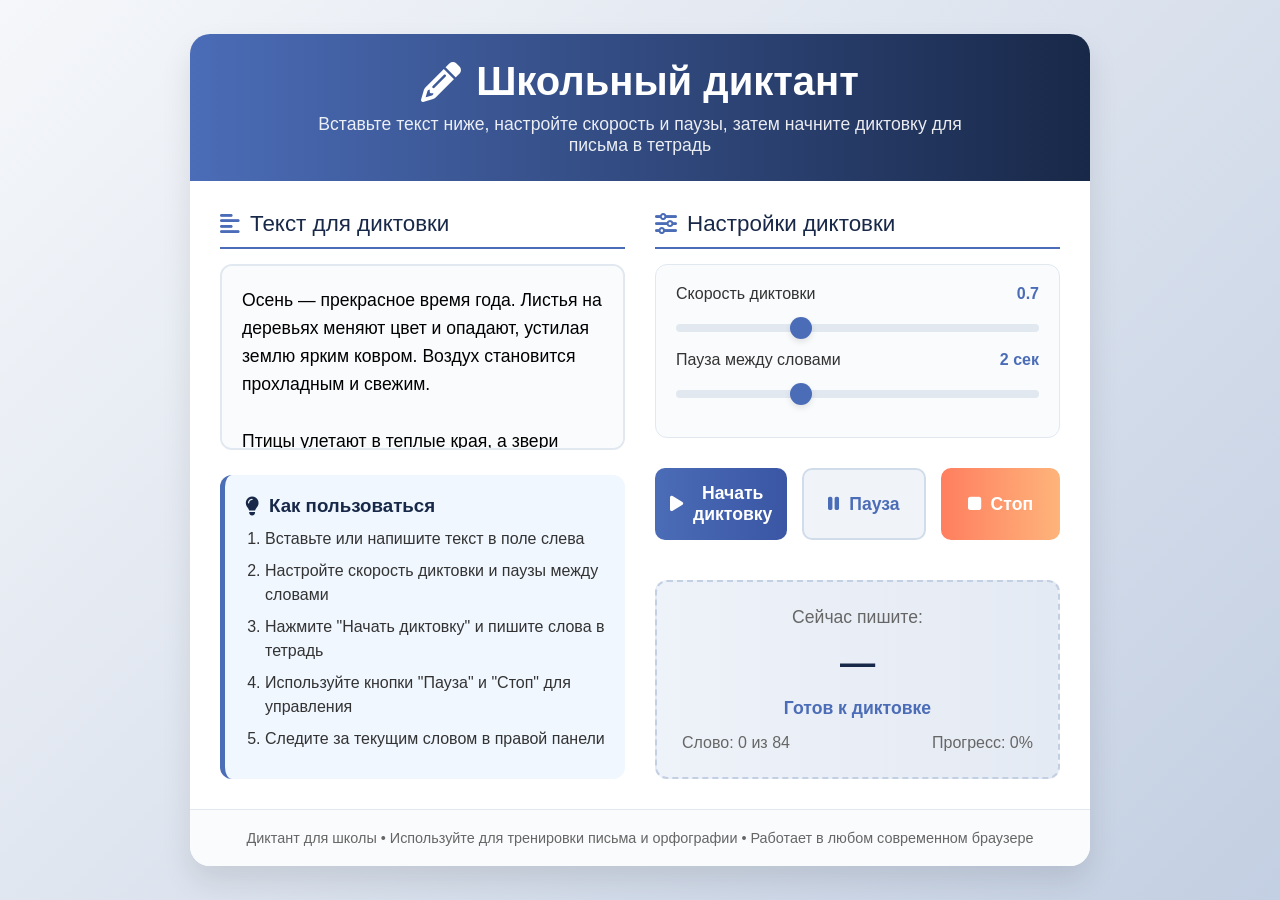
==== index.html @ eb6849fe "Add files via upload" ====
<!DOCTYPE html>
<html lang="ru">
<head>
    <meta charset="UTF-8">
    <meta name="viewport" content="width=device-width, initial-scale=1.0">
    <title>Школьный диктант</title>
    <link rel="stylesheet" href="https://cdnjs.cloudflare.com/ajax/libs/font-awesome/6.4.0/css/all.min.css">
    <style>
        * {
            margin: 0;
            padding: 0;
            box-sizing: border-box;
            font-family: 'Segoe UI', Tahoma, Geneva, Verdana, sans-serif;
        }
        
        body {
            background: linear-gradient(135deg, #f5f7fa 0%, #c3cfe2 100%);
            min-height: 100vh;
            display: flex;
            justify-content: center;
            align-items: center;
            padding: 20px;
            color: #333;
        }
        
        .container {
            width: 100%;
            max-width: 900px;
            background-color: white;
            border-radius: 20px;
            box-shadow: 0 15px 30px rgba(0, 0, 0, 0.1);
            overflow: hidden;
        }
        
        .header {
            background: linear-gradient(to right, #4b6cb7, #182848);
            color: white;
            padding: 25px;
            text-align: center;
            position: relative;
        }
        
        .header h1 {
            font-size: 2.5rem;
            margin-bottom: 10px;
            display: flex;
            align-items: center;
            justify-content: center;
            gap: 15px;
        }
        
        .header p {
            font-size: 1.1rem;
            opacity: 0.9;
            max-width: 700px;
            margin: 0 auto;
        }
        
        .content {
            display: grid;
            grid-template-columns: 1fr 1fr;
            gap: 30px;
            padding: 30px;
        }
        
        @media (max-width: 768px) {
            .content {
                grid-template-columns: 1fr;
            }
        }
        
        .left-panel, .right-panel {
            display: flex;
            flex-direction: column;
        }
        
        .panel-title {
            font-size: 1.4rem;
            color: #182848;
            margin-bottom: 15px;
            padding-bottom: 10px;
            border-bottom: 2px solid #4b6cb7;
            display: flex;
            align-items: center;
            gap: 10px;
        }
        
        .panel-title i {
            color: #4b6cb7;
        }
        
        .text-area {
            flex-grow: 1;
            padding: 20px;
            border: 2px solid #e1e8f0;
            border-radius: 12px;
            font-size: 1.1rem;
            line-height: 1.6;
            resize: none;
            transition: border-color 0.3s;
            background-color: #f9fbfd;
        }
        
        .text-area:focus {
            outline: none;
            border-color: #4b6cb7;
            background-color: white;
        }
        
        .controls {
            display: flex;
            flex-direction: column;
            gap: 20px;
        }
        
        .control-group {
            background-color: #f9fbfd;
            padding: 20px;
            border-radius: 12px;
            border: 1px solid #e1e8f0;
        }
        
        .slider-container {
            margin: 15px 0;
        }
        
        .slider-label {
            display: flex;
            justify-content: space-between;
            margin-bottom: 8px;
            font-weight: 500;
        }
        
        .slider-value {
            color: #4b6cb7;
            font-weight: bold;
        }
        
        input[type="range"] {
            width: 100%;
            height: 8px;
            -webkit-appearance: none;
            background: #e1e8f0;
            border-radius: 4px;
            outline: none;
        }
        
        input[type="range"]::-webkit-slider-thumb {
            -webkit-appearance: none;
            width: 22px;
            height: 22px;
            border-radius: 50%;
            background: #4b6cb7;
            cursor: pointer;
            box-shadow: 0 3px 6px rgba(0, 0, 0, 0.1);
        }
        
        .buttons {
            display: flex;
            gap: 15px;
            margin-top: 10px;
        }
        
        .btn {
            flex: 1;
            padding: 15px;
            border: none;
            border-radius: 10px;
            font-size: 1.1rem;
            font-weight: 600;
            cursor: pointer;
            display: flex;
            align-items: center;
            justify-content: center;
            gap: 10px;
            transition: all 0.3s;
        }
        
        .btn-primary {
            background: linear-gradient(to right, #4b6cb7, #3a56a4);
            color: white;
        }
        
        .btn-primary:hover {
            background: linear-gradient(to right, #3a56a4, #2a458c);
            transform: translateY(-2px);
            box-shadow: 0 5px 15px rgba(58, 86, 164, 0.3);
        }
        
        .btn-secondary {
            background-color: #f0f4f8;
            color: #4b6cb7;
            border: 2px solid #d1dceb;
        }
        
        .btn-secondary:hover {
            background-color: #e4eaf3;
            transform: translateY(-2px);
        }
        
        .btn-stop {
            background: linear-gradient(to right, #ff7e5f, #feb47b);
            color: white;
        }
        
        .btn-stop:hover {
            background: linear-gradient(to right, #e86a4c, #f09f6d);
            transform: translateY(-2px);
        }
        
        .current-word-container {
            background: linear-gradient(to right, #eef2f9, #e4eaf3);
            padding: 25px;
            border-radius: 12px;
            margin-top: 20px;
            text-align: center;
            border: 2px dashed #c3cfe2;
            min-height: 120px;
            display: flex;
            flex-direction: column;
            justify-content: center;
        }
        
        .current-word-label {
            font-size: 1.1rem;
            color: #666;
            margin-bottom: 10px;
        }
        
        .current-word {
            font-size: 2.2rem;
            font-weight: 700;
            color: #182848;
            min-height: 50px;
            display: flex;
            align-items: center;
            justify-content: center;
        }
        
        .status {
            font-size: 1.1rem;
            color: #4b6cb7;
            font-weight: 600;
            margin-top: 10px;
        }
        
        .counter {
            display: flex;
            justify-content: space-between;
            margin-top: 15px;
            color: #666;
            font-size: 1rem;
        }
        
        .instructions {
            background-color: #f0f7ff;
            padding: 20px;
            border-radius: 12px;
            margin-top: 25px;
            border-left: 5px solid #4b6cb7;
        }
        
        .instructions h3 {
            color: #182848;
            margin-bottom: 10px;
            display: flex;
            align-items: center;
            gap: 10px;
        }
        
        .instructions ol {
            padding-left: 20px;
        }
        
        .instructions li {
            margin-bottom: 8px;
            line-height: 1.5;
        }
        
        .footer {
            text-align: center;
            padding: 20px;
            color: #666;
            font-size: 0.9rem;
            border-top: 1px solid #e1e8f0;
            background-color: #f9fbfd;
        }
        
        .highlight {
            background-color: #fffacd;
            padding: 3px 6px;
            border-radius: 4px;
            font-weight: 600;
        }
    </style>
</head>
<body>
    <div class="container">
        <div class="header">
            <h1><i class="fas fa-pencil-alt"></i> Школьный диктант</h1>
            <p>Вставьте текст ниже, настройте скорость и паузы, затем начните диктовку для письма в тетрадь</p>
        </div>
        
        <div class="content">
            <div class="left-panel">
                <div class="panel-title"><i class="fas fa-align-left"></i> Текст для диктовки</div>
                <textarea id="text" class="text-area" placeholder="Вставьте сюда текст для диктовки...&#10;Например:&#10;Осень — прекрасное время года. Листья на деревьях меняют цвет и опадают, устилая землю ярким ковром. Воздух становится прохладным и свежим. Птицы улетают в теплые края, а звери готовятся к зиме."></textarea>
                
                <div class="instructions">
                    <h3><i class="fas fa-lightbulb"></i> Как пользоваться</h3>
                    <ol>
                        <li>Вставьте или напишите текст в поле слева</li>
                        <li>Настройте скорость диктовки и паузы между словами</li>
                        <li>Нажмите "Начать диктовку" и пишите слова в тетрадь</li>
                        <li>Используйте кнопки "Пауза" и "Стоп" для управления</li>
                        <li>Следите за текущим словом в правой панели</li>
                    </ol>
                </div>
            </div>
            
            <div class="right-panel">
                <div class="panel-title"><i class="fas fa-sliders-h"></i> Настройки диктовки</div>
                
                <div class="controls">
                    <div class="control-group">
                        <div class="slider-label">
                            <span>Скорость диктовки</span>
                            <span class="slider-value" id="speedValue">0.7</span>
                        </div>
                        <div class="slider-container">
                            <input type="range" id="rate" min="0.3" max="1.5" step="0.1" value="0.7">
                        </div>
                        <div class="slider-label">
                            <span>Пауза между словами</span>
                            <span class="slider-value" id="pauseValue">2.0 сек</span>
                        </div>
                        <div class="slider-container">
                            <input type="range" id="wordPause" min="0.5" max="5" step="0.5" value="2">
                        </div>
                    </div>
                    
                    <div class="buttons">
                        <button class="btn btn-primary" onclick="startDictation()" id="startBtn">
                            <i class="fas fa-play"></i> Начать диктовку
                        </button>
                        <button class="btn btn-secondary" onclick="pauseDictation()" id="pauseBtn">
                            <i class="fas fa-pause"></i> Пауза
                        </button>
                        <button class="btn btn-stop" onclick="stopDictation()" id="stopBtn">
                            <i class="fas fa-stop"></i> Стоп
                        </button>
                    </div>
                    
                    <div class="current-word-container">
                        <div class="current-word-label">Сейчас пишите:</div>
                        <div class="current-word" id="currentWord">—</div>
                        <div class="status" id="status">Готов к диктовке</div>
                        <div class="counter">
                            <span>Слово: <span id="wordCounter">0</span> из <span id="totalWords">0</span></span>
                            <span>Прогресс: <span id="progress">0</span>%</span>
                        </div>
                    </div>
                </div>
            </div>
        </div>
        
        <div class="footer">
            <p>Диктант для школы • Используйте для тренировки письма и орфографии • Работает в любом современном браузере</p>
        </div>
    </div>
    
    <script>
        let words = [];
        let currentWordIndex = 0;
        let isPaused = false;
        let isStopped = false;
        let wordDelay = 2000; // 2 секунды по умолчанию
        let isSpeaking = false;
        
        // Элементы DOM
        const rateSlider = document.getElementById('rate');
        const pauseSlider = document.getElementById('wordPause');
        const speedValue = document.getElementById('speedValue');
        const pauseValue = document.getElementById('pauseValue');
        const currentWordEl = document.getElementById('currentWord');
        const statusEl = document.getElementById('status');
        const wordCounterEl = document.getElementById('wordCounter');
        const totalWordsEl = document.getElementById('totalWords');
        const progressEl = document.getElementById('progress');
        const startBtn = document.getElementById('startBtn');
        const pauseBtn = document.getElementById('pauseBtn');
        const stopBtn = document.getElementById('stopBtn');
        
        // Обновление значений слайдеров
        rateSlider.addEventListener('input', function() {
            speedValue.textContent = this.value;
        });
        
        pauseSlider.addEventListener('input', function() {
            pauseValue.textContent = this.value + ' сек';
        });
        
        function startDictation() {
            const text = document.getElementById('text').value;
            const rate = parseFloat(rateSlider.value);
            wordDelay = parseFloat(pauseSlider.value) * 1000;
            
            if (!text.trim()) {
                statusEl.textContent = 'Введите текст для диктовки!';
                statusEl.style.color = '#ff7e5f';
                return;
            }
            
            // Разбиваем текст на слова
            words = text.match(/[\wа-яА-ЯёЁ\-]+|[.,!?;:]/g) || [];
            
            if (words.length === 0) {
                statusEl.textContent = 'Не найдено слов для диктовки';
                return;
            }
            
            currentWordIndex = 0;
            isPaused = false;
            isStopped = false;
            isSpeaking = true;
            
            // Обновляем UI
            totalWordsEl.textContent = words.length;
            updateProgress();
            statusEl.textContent = 'Диктовка началась...';
            statusEl.style.color = '#4b6cb7';
            
            // Обновляем кнопки
            startBtn.disabled = true;
            startBtn.innerHTML = '<i class="fas fa-sync-alt"></i> В процессе...';
            startBtn.style.opacity = '0.7';
            
            pauseBtn.disabled = false;
            stopBtn.disabled = false;
            
            // Начинаем диктовку
            speakNextWord(rate);
        }
        
        function speakNextWord(rate) {
            if (isStopped || currentWordIndex >= words.length) {
                endDictation();
                return;
            }
            
            if (isPaused) {
                setTimeout(() => speakNextWord(rate), 100);
                return;
            }
            
            const word = words[currentWordIndex];
            
            // Обновляем UI с текущим словом
            currentWordEl.textContent = `"${word}"`;
            wordCounterEl.textContent = currentWordIndex + 1;
            updateProgress();
            
            // Определяем, является ли слово знаком препинания
            const isPunctuation = /^[.,!?;:]$/.test(word);
            
            // Для знаков препинания делаем особое объявление
            if (isPunctuation) {
                let punctuationName;
                switch(word) {
                    case '.': punctuationName = 'точка'; break;
                    case ',': punctuationName = 'запятая'; break;
                    case '!': punctuationName = 'восклицательный знак'; break;
                    case '?': punctuationName = 'вопрос'; break;
                    case ';': punctuationName = 'точка с запятой'; break;
                    case ':': punctuationName = 'двоеточие'; break;
                    default: punctuationName = word;
                }
                
                // Произносим название знака препинания
                const utterance = new SpeechSynthesisUtterance(punctuationName);
                utterance.rate = rate * 0.8; // Немного медленнее для знаков препинания
                utterance.lang = 'ru-RU';
                
                utterance.onend = function() {
                    // Пауза после знака препинания
                    setTimeout(() => {
                        currentWordIndex++;
                        if (currentWordIndex < words.length) {
                            speakNextWord(rate);
                        } else {
                            endDictation();
                        }
                    }, wordDelay);
                };
                
                speechSynthesis.speak(utterance);
            } else {
                // Произносим обычное слово
                const utterance = new SpeechSynthesisUtterance(word);
                utterance.rate = rate;
                utterance.lang = 'ru-RU';
                
                utterance.onend = function() {
                    // Пауза после слова
                    setTimeout(() => {
                        currentWordIndex++;
                        if (currentWordIndex < words.length) {
                            speakNextWord(rate);
                        } else {
                            endDictation();
                        }
                    }, wordDelay);
                };
                
                speechSynthesis.speak(utterance);
            }
        }
        
        function pauseDictation() {
            if (isSpeaking) {
                if (!isPaused) {
                    speechSynthesis.pause();
                    isPaused = true;
                    pauseBtn.innerHTML = '<i class="fas fa-play"></i> Продолжить';
                    statusEl.textContent = 'Пауза';
                    statusEl.style.color = '#ffa500';
                } else {
                    speechSynthesis.resume();
                    isPaused = false;
                    pauseBtn.innerHTML = '<i class="fas fa-pause"></i> Пауза';
                    statusEl.textContent = 'Диктовка продолжается...';
                    statusEl.style.color = '#4b6cb7';
                }
            }
        }
        
        function stopDictation() {
            speechSynthesis.cancel();
            isStopped = true;
            isPaused = false;
            isSpeaking = false;
            
            currentWordEl.textContent = '—';
            statusEl.textContent = 'Диктовка остановлена';
            statusEl.style.color = '#ff7e5f';
            
            // Восстанавливаем кнопки
            startBtn.disabled = false;
            startBtn.innerHTML = '<i class="fas fa-play"></i> Начать диктовку';
            startBtn.style.opacity = '1';
            
            pauseBtn.innerHTML = '<i class="fas fa-pause"></i> Пауза';
            pauseBtn.disabled = true;
            stopBtn.disabled = true;
        }
        
        function endDictation() {
            isSpeaking = false;
            currentWordEl.textContent = '—';
            statusEl.textContent = 'Диктовка завершена!';
            statusEl.style.color = '#4CAF50';
            
            // Восстанавливаем кнопки
            startBtn.disabled = false;
            startBtn.innerHTML = '<i class="fas fa-redo"></i> Начать заново';
            startBtn.style.opacity = '1';
            
            pauseBtn.innerHTML = '<i class="fas fa-pause"></i> Пауза';
            pauseBtn.disabled = true;
            stopBtn.disabled = true;
            
            // Произносим завершающее сообщение
            const utterance = new SpeechSynthesisUtterance("Диктант завершён. Проверьте свою работу.");
            utterance.rate = 0.8;
            utterance.lang = 'ru-RU';
            speechSynthesis.speak(utterance);
        }
        
        function updateProgress() {
            if (words.length > 0) {
                const progress = Math.round((currentWordIndex / words.length) * 100);
                progressEl.textContent = progress;
            } else {
                progressEl.textContent = 0;
            }
        }
        
        // Устанавливаем начальные значения
        speedValue.textContent = rateSlider.value;
        pauseValue.textContent = pauseSlider.value + ' сек';
        pauseBtn.disabled = true;
        stopBtn.disabled = true;
        
        // Добавляем демо-текст при первом открытии
        window.addEventListener('DOMContentLoaded', function() {
            const textarea = document.getElementById('text');
            if (textarea.value.trim() === '') {
                textarea.value = `Осень — прекрасное время года. Листья на деревьях меняют цвет и опадают, устилая землю ярким ковром. Воздух становится прохладным и свежим.

Птицы улетают в теплые края, а звери готовятся к зиме: белочка запасает орехи, медведь ищет берлогу для спячки.

Вечера становятся длиннее, и так приятно сидеть дома с чашкой горячего чая, читая интересную книгу или делая уроки.

Диктант помогает развивать внимание, память и грамотность. Регулярные упражнения улучшают навыки письма и правописания.`;
                
                // Обновляем счетчик слов
                const demoWords = textarea.value.match(/[\wа-яА-ЯёЁ\-]+|[.,!?;:]/g) || [];
                totalWordsEl.textContent = demoWords.length;
            }
        });
    </script>
</body>
</html>
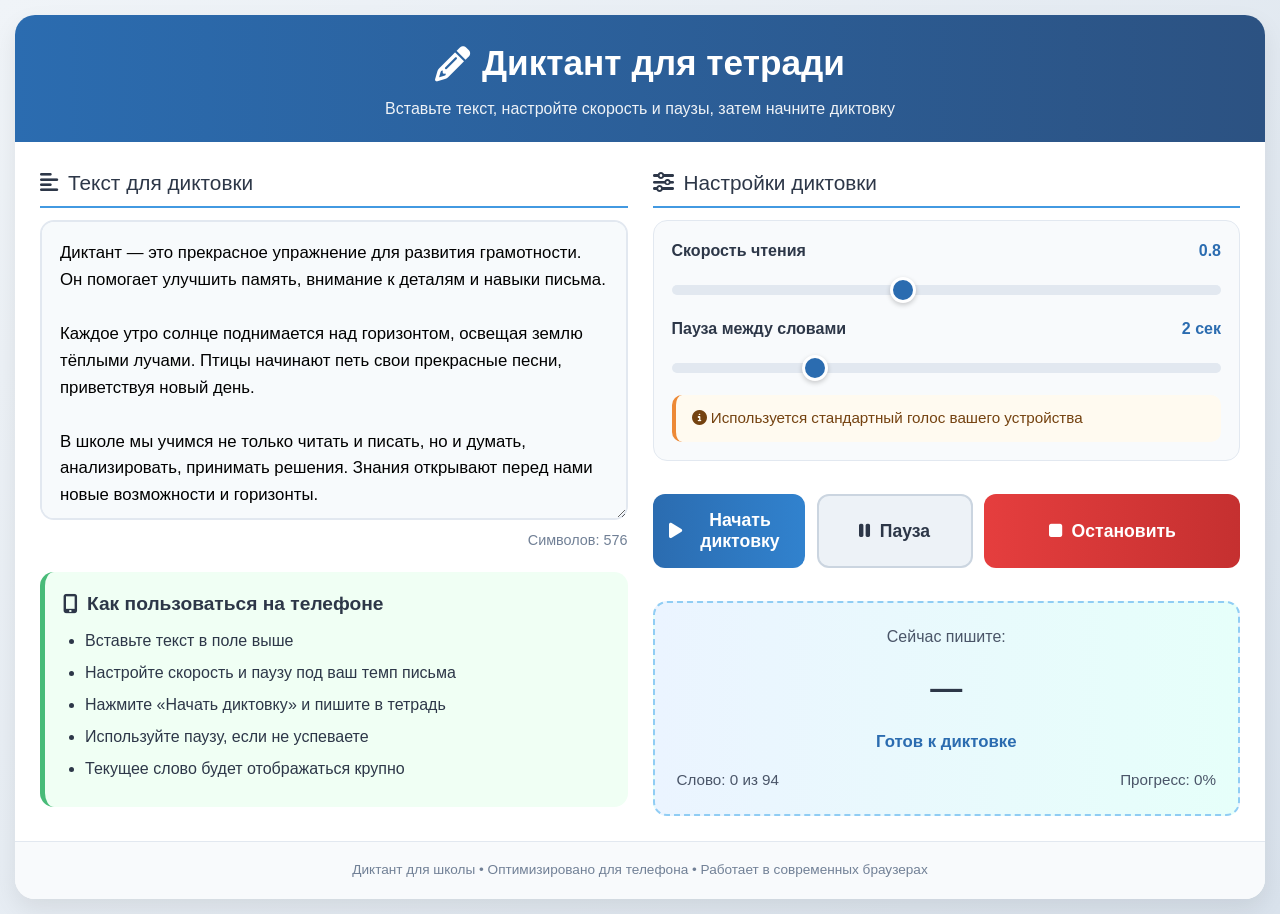
==== commit 476e9507: "index.html" ====
--- a/index.html
+++ b/index.html
@@ -2,122 +2,121 @@
 <html lang="ru">
 <head>
     <meta charset="UTF-8">
-    <meta name="viewport" content="width=device-width, initial-scale=1.0">
-    <title>Школьный диктант</title>
+    <meta name="viewport" content="width=device-width, initial-scale=1.0, maximum-scale=1.0, user-scalable=no">
+    <title>Диктант для тетради</title>
     <link rel="stylesheet" href="https://cdnjs.cloudflare.com/ajax/libs/font-awesome/6.4.0/css/all.min.css">
     <style>
         * {
             margin: 0;
             padding: 0;
             box-sizing: border-box;
-            font-family: 'Segoe UI', Tahoma, Geneva, Verdana, sans-serif;
+            font-family: -apple-system, BlinkMacSystemFont, 'Segoe UI', Roboto, Oxygen, Ubuntu, sans-serif;
+            -webkit-tap-highlight-color: transparent;
         }
         
         body {
-            background: linear-gradient(135deg, #f5f7fa 0%, #c3cfe2 100%);
+            background: linear-gradient(135deg, #f0f4f8 0%, #d9e2ec 100%);
             min-height: 100vh;
-            display: flex;
-            justify-content: center;
-            align-items: center;
-            padding: 20px;
-            color: #333;
+            padding: 15px;
+            color: #2d3748;
+            font-size: 16px;
+            line-height: 1.5;
         }
         
         .container {
-            width: 100%;
-            max-width: 900px;
-            background-color: white;
+            max-width: 100%;
+            background: white;
             border-radius: 20px;
-            box-shadow: 0 15px 30px rgba(0, 0, 0, 0.1);
+            box-shadow: 0 10px 25px rgba(0, 0, 0, 0.08);
             overflow: hidden;
+            margin: 0 auto;
         }
         
         .header {
-            background: linear-gradient(to right, #4b6cb7, #182848);
+            background: linear-gradient(to right, #2b6cb0, #2c5282);
             color: white;
-            padding: 25px;
+            padding: 22px 20px;
             text-align: center;
-            position: relative;
         }
         
         .header h1 {
-            font-size: 2.5rem;
-            margin-bottom: 10px;
+            font-size: 1.8rem;
+            margin-bottom: 8px;
             display: flex;
             align-items: center;
             justify-content: center;
-            gap: 15px;
+            gap: 12px;
+            flex-wrap: wrap;
         }
         
         .header p {
-            font-size: 1.1rem;
-            opacity: 0.9;
-            max-width: 700px;
-            margin: 0 auto;
+            font-size: 1rem;
+            opacity: 0.92;
+            line-height: 1.4;
         }
         
         .content {
-            display: grid;
-            grid-template-columns: 1fr 1fr;
-            gap: 30px;
-            padding: 30px;
-        }
-        
-        @media (max-width: 768px) {
-            .content {
-                grid-template-columns: 1fr;
-            }
-        }
-        
-        .left-panel, .right-panel {
             display: flex;
             flex-direction: column;
+            gap: 20px;
+            padding: 20px;
+        }
+        
+        .panel {
+            display: flex;
+            flex-direction: column;
         }
         
         .panel-title {
-            font-size: 1.4rem;
-            color: #182848;
-            margin-bottom: 15px;
-            padding-bottom: 10px;
-            border-bottom: 2px solid #4b6cb7;
+            font-size: 1.3rem;
+            color: #2d3748;
+            margin-bottom: 12px;
+            padding-bottom: 8px;
+            border-bottom: 2px solid #4299e1;
             display: flex;
             align-items: center;
             gap: 10px;
         }
         
-        .panel-title i {
-            color: #4b6cb7;
-        }
-        
         .text-area {
-            flex-grow: 1;
-            padding: 20px;
-            border: 2px solid #e1e8f0;
-            border-radius: 12px;
-            font-size: 1.1rem;
+            width: 100%;
+            min-height: 180px;
+            padding: 18px;
+            border: 2px solid #e2e8f0;
+            border-radius: 14px;
+            font-size: 1.05rem;
             line-height: 1.6;
-            resize: none;
-            transition: border-color 0.3s;
-            background-color: #f9fbfd;
+            resize: vertical;
+            transition: all 0.2s;
+            background-color: #f7fafc;
+            margin-bottom: 5px;
         }
         
         .text-area:focus {
             outline: none;
-            border-color: #4b6cb7;
+            border-color: #4299e1;
             background-color: white;
+            box-shadow: 0 0 0 3px rgba(66, 153, 225, 0.15);
+        }
+        
+        .char-counter {
+            text-align: right;
+            font-size: 0.9rem;
+            color: #718096;
+            margin-top: 5px;
         }
         
         .controls {
             display: flex;
             flex-direction: column;
-            gap: 20px;
+            gap: 18px;
         }
         
         .control-group {
-            background-color: #f9fbfd;
-            padding: 20px;
-            border-radius: 12px;
-            border: 1px solid #e1e8f0;
+            background-color: #f8fafc;
+            padding: 18px;
+            border-radius: 14px;
+            border: 1px solid #e2e8f0;
         }
         
         .slider-container {
@@ -127,45 +126,53 @@
         .slider-label {
             display: flex;
             justify-content: space-between;
-            margin-bottom: 8px;
-            font-weight: 500;
+            margin-bottom: 10px;
+            font-weight: 600;
+            font-size: 1rem;
         }
         
         .slider-value {
-            color: #4b6cb7;
-            font-weight: bold;
+            color: #2b6cb0;
+            font-weight: 700;
         }
         
         input[type="range"] {
             width: 100%;
-            height: 8px;
+            height: 10px;
             -webkit-appearance: none;
-            background: #e1e8f0;
-            border-radius: 4px;
+            background: #e2e8f0;
+            border-radius: 5px;
             outline: none;
         }
         
         input[type="range"]::-webkit-slider-thumb {
             -webkit-appearance: none;
-            width: 22px;
-            height: 22px;
+            width: 26px;
+            height: 26px;
             border-radius: 50%;
-            background: #4b6cb7;
+            background: #2b6cb0;
             cursor: pointer;
-            box-shadow: 0 3px 6px rgba(0, 0, 0, 0.1);
+            box-shadow: 0 2px 5px rgba(0, 0, 0, 0.2);
+            border: 3px solid white;
         }
         
         .buttons {
             display: flex;
-            gap: 15px;
-            margin-top: 10px;
+            flex-direction: column;
+            gap: 12px;
+            margin-top: 15px;
+        }
+        
+        .btn-row {
+            display: flex;
+            gap: 12px;
         }
         
         .btn {
             flex: 1;
-            padding: 15px;
+            padding: 16px;
             border: none;
-            border-radius: 10px;
+            border-radius: 12px;
             font-size: 1.1rem;
             font-weight: 600;
             cursor: pointer;
@@ -173,103 +180,91 @@
             align-items: center;
             justify-content: center;
             gap: 10px;
-            transition: all 0.3s;
+            transition: all 0.2s;
+            user-select: none;
+        }
+        
+        .btn:active {
+            transform: translateY(2px);
         }
         
         .btn-primary {
-            background: linear-gradient(to right, #4b6cb7, #3a56a4);
+            background: linear-gradient(to right, #2b6cb0, #3182ce);
             color: white;
         }
         
-        .btn-primary:hover {
-            background: linear-gradient(to right, #3a56a4, #2a458c);
-            transform: translateY(-2px);
-            box-shadow: 0 5px 15px rgba(58, 86, 164, 0.3);
-        }
-        
         .btn-secondary {
-            background-color: #f0f4f8;
-            color: #4b6cb7;
-            border: 2px solid #d1dceb;
-        }
-        
-        .btn-secondary:hover {
-            background-color: #e4eaf3;
-            transform: translateY(-2px);
+            background-color: #edf2f7;
+            color: #2d3748;
+            border: 2px solid #cbd5e0;
         }
         
         .btn-stop {
-            background: linear-gradient(to right, #ff7e5f, #feb47b);
+            background: linear-gradient(to right, #e53e3e, #c53030);
             color: white;
         }
         
-        .btn-stop:hover {
-            background: linear-gradient(to right, #e86a4c, #f09f6d);
-            transform: translateY(-2px);
-        }
-        
         .current-word-container {
-            background: linear-gradient(to right, #eef2f9, #e4eaf3);
-            padding: 25px;
-            border-radius: 12px;
-            margin-top: 20px;
+            background: linear-gradient(to right, #ebf4ff, #e6fffa);
+            padding: 22px;
+            border-radius: 14px;
+            margin-top: 15px;
             text-align: center;
-            border: 2px dashed #c3cfe2;
-            min-height: 120px;
-            display: flex;
-            flex-direction: column;
-            justify-content: center;
+            border: 2px dashed #90cdf4;
         }
         
         .current-word-label {
-            font-size: 1.1rem;
-            color: #666;
+            font-size: 1rem;
+            color: #4a5568;
             margin-bottom: 10px;
         }
         
         .current-word {
-            font-size: 2.2rem;
-            font-weight: 700;
-            color: #182848;
+            font-size: 2rem;
+            font-weight: 800;
+            color: #2d3748;
             min-height: 50px;
             display: flex;
             align-items: center;
             justify-content: center;
+            word-break: break-word;
+            padding: 5px;
         }
         
         .status {
-            font-size: 1.1rem;
-            color: #4b6cb7;
+            font-size: 1.05rem;
+            color: #2b6cb0;
             font-weight: 600;
-            margin-top: 10px;
+            margin-top: 12px;
         }
         
         .counter {
             display: flex;
             justify-content: space-between;
             margin-top: 15px;
-            color: #666;
-            font-size: 1rem;
+            color: #4a5568;
+            font-size: 0.95rem;
         }
         
         .instructions {
-            background-color: #f0f7ff;
-            padding: 20px;
-            border-radius: 12px;
-            margin-top: 25px;
-            border-left: 5px solid #4b6cb7;
+            background-color: #f0fff4;
+            padding: 18px;
+            border-radius: 14px;
+            margin-top: 20px;
+            border-left: 5px solid #48bb78;
         }
         
         .instructions h3 {
-            color: #182848;
+            color: #2d3748;
             margin-bottom: 10px;
             display: flex;
             align-items: center;
             gap: 10px;
-        }
-        
-        .instructions ol {
-            padding-left: 20px;
+            font-size: 1.2rem;
+        }
+        
+        .instructions ul {
+            padding-left: 22px;
         }
         
         .instructions li {
@@ -279,75 +274,137 @@
         
         .footer {
             text-align: center;
-            padding: 20px;
-            color: #666;
-            font-size: 0.9rem;
-            border-top: 1px solid #e1e8f0;
-            background-color: #f9fbfd;
-        }
-        
-        .highlight {
-            background-color: #fffacd;
-            padding: 3px 6px;
-            border-radius: 4px;
-            font-weight: 600;
+            padding: 18px;
+            color: #718096;
+            font-size: 0.85rem;
+            border-top: 1px solid #e2e8f0;
+            background-color: #f8fafc;
+        }
+        
+        .voice-note {
+            background-color: #fffaf0;
+            padding: 12px 16px;
+            border-radius: 10px;
+            margin-top: 10px;
+            border-left: 4px solid #ed8936;
+            font-size: 0.95rem;
+            color: #744210;
+        }
+        
+        /* Адаптация для больших экранов */
+        @media (min-width: 768px) {
+            .content {
+                display: grid;
+                grid-template-columns: 1fr 1fr;
+                gap: 25px;
+                padding: 25px;
+            }
+            
+            .header h1 {
+                font-size: 2.2rem;
+            }
+            
+            .text-area {
+                min-height: 300px;
+            }
+            
+            .buttons {
+                flex-direction: row;
+            }
+        }
+        
+        /* Улучшение для очень маленьких экранов */
+        @media (max-width: 360px) {
+            body {
+                padding: 10px;
+            }
+            
+            .header {
+                padding: 18px 15px;
+            }
+            
+            .header h1 {
+                font-size: 1.6rem;
+            }
+            
+            .content {
+                padding: 15px;
+                gap: 15px;
+            }
+            
+            .btn {
+                padding: 14px;
+                font-size: 1rem;
+            }
+            
+            .current-word {
+                font-size: 1.8rem;
+            }
         }
     </style>
 </head>
 <body>
     <div class="container">
         <div class="header">
-            <h1><i class="fas fa-pencil-alt"></i> Школьный диктант</h1>
-            <p>Вставьте текст ниже, настройте скорость и паузы, затем начните диктовку для письма в тетрадь</p>
+            <h1><i class="fas fa-pencil-alt"></i> Диктант для тетради</h1>
+            <p>Вставьте текст, настройте скорость и паузы, затем начните диктовку</p>
         </div>
         
         <div class="content">
-            <div class="left-panel">
+            <div class="panel">
                 <div class="panel-title"><i class="fas fa-align-left"></i> Текст для диктовки</div>
-                <textarea id="text" class="text-area" placeholder="Вставьте сюда текст для диктовки...&#10;Например:&#10;Осень — прекрасное время года. Листья на деревьях меняют цвет и опадают, устилая землю ярким ковром. Воздух становится прохладным и свежим. Птицы улетают в теплые края, а звери готовятся к зиме."></textarea>
+                <textarea id="text" class="text-area" placeholder="Вставьте или напишите текст для диктовки...&#10;&#10;Пример:&#10;Диктант помогает развивать грамотность. Регулярные тренировки улучшают навыки письма и правописания. Старайтесь писать аккуратно и без ошибок."></textarea>
+                <div class="char-counter">Символов: <span id="charCount">0</span></div>
                 
                 <div class="instructions">
-                    <h3><i class="fas fa-lightbulb"></i> Как пользоваться</h3>
-                    <ol>
-                        <li>Вставьте или напишите текст в поле слева</li>
-                        <li>Настройте скорость диктовки и паузы между словами</li>
-                        <li>Нажмите "Начать диктовку" и пишите слова в тетрадь</li>
-                        <li>Используйте кнопки "Пауза" и "Стоп" для управления</li>
-                        <li>Следите за текущим словом в правой панели</li>
-                    </ol>
+                    <h3><i class="fas fa-mobile-alt"></i> Как пользоваться на телефоне</h3>
+                    <ul>
+                        <li>Вставьте текст в поле выше</li>
+                        <li>Настройте скорость и паузу под ваш темп письма</li>
+                        <li>Нажмите «Начать диктовку» и пишите в тетрадь</li>
+                        <li>Используйте паузу, если не успеваете</li>
+                        <li>Текущее слово будет отображаться крупно</li>
+                    </ul>
                 </div>
             </div>
             
-            <div class="right-panel">
+            <div class="panel">
                 <div class="panel-title"><i class="fas fa-sliders-h"></i> Настройки диктовки</div>
                 
                 <div class="controls">
                     <div class="control-group">
                         <div class="slider-label">
-                            <span>Скорость диктовки</span>
-                            <span class="slider-value" id="speedValue">0.7</span>
+                            <span>Скорость чтения</span>
+                            <span class="slider-value" id="speedValue">0.8</span>
                         </div>
                         <div class="slider-container">
-                            <input type="range" id="rate" min="0.3" max="1.5" step="0.1" value="0.7">
+                            <input type="range" id="rate" min="0.3" max="1.5" step="0.1" value="0.8">
                         </div>
+                        
                         <div class="slider-label">
                             <span>Пауза между словами</span>
                             <span class="slider-value" id="pauseValue">2.0 сек</span>
                         </div>
                         <div class="slider-container">
-                            <input type="range" id="wordPause" min="0.5" max="5" step="0.5" value="2">
+                            <input type="range" id="wordPause" min="1" max="5" step="0.5" value="2">
+                        </div>
+                        
+                        <div class="voice-note">
+                            <i class="fas fa-info-circle"></i> Используется стандартный голос вашего устройства
                         </div>
                     </div>
                     
                     <div class="buttons">
-                        <button class="btn btn-primary" onclick="startDictation()" id="startBtn">
-                            <i class="fas fa-play"></i> Начать диктовку
-                        </button>
-                        <button class="btn btn-secondary" onclick="pauseDictation()" id="pauseBtn">
-                            <i class="fas fa-pause"></i> Пауза
-                        </button>
-                        <button class="btn btn-stop" onclick="stopDictation()" id="stopBtn">
-                            <i class="fas fa-stop"></i> Стоп
+                        <div class="btn-row">
+                            <button class="btn btn-primary" onclick="startDictation()" id="startBtn">
+                                <i class="fas fa-play"></i> Начать диктовку
+                            </button>
+                            <button class="btn btn-secondary" onclick="pauseDictation()" id="pauseBtn" disabled>
+                                <i class="fas fa-pause"></i> Пауза
+                            </button>
+                        </div>
+                        <button class="btn btn-stop" onclick="stopDictation()" id="stopBtn" disabled>
+                            <i class="fas fa-stop"></i> Остановить
                         </button>
                     </div>
                     
@@ -365,11 +422,12 @@
         </div>
         
         <div class="footer">
-            <p>Диктант для школы • Используйте для тренировки письма и орфографии • Работает в любом современном браузере</p>
+            <p>Диктант для школы • Оптимизировано для телефона • Работает в современных браузерах</p>
         </div>
     </div>
     
     <script>
+        // Основные переменные
         let words = [];
         let currentWordIndex = 0;
         let isPaused = false;
@@ -390,6 +448,15 @@
         const startBtn = document.getElementById('startBtn');
         const pauseBtn = document.getElementById('pauseBtn');
         const stopBtn = document.getElementById('stopBtn');
+        const textArea = document.getElementById('text');
+        const charCountEl = document.getElementById('charCount');
+        
+        // Счетчик символов
+        function updateCharCount() {
+            charCountEl.textContent = textArea.value.length;
+        }
+        
+        textArea.addEventListener('input', updateCharCount);
         
         // Обновление значений слайдеров
         rateSlider.addEventListener('input', function() {
@@ -400,25 +467,27 @@
             pauseValue.textContent = this.value + ' сек';
         });
         
+        // Начало диктовки
         function startDictation() {
-            const text = document.getElementById('text').value;
+            const text = textArea.value.trim();
             const rate = parseFloat(rateSlider.value);
             wordDelay = parseFloat(pauseSlider.value) * 1000;
             
-            if (!text.trim()) {
-                statusEl.textContent = 'Введите текст для диктовки!';
-                statusEl.style.color = '#ff7e5f';
+            if (!text) {
+                showStatus('Введите текст для диктовки!', 'error');
+                vibrate();
                 return;
             }
             
-            // Разбиваем текст на слова
+            // Разбиваем текст на слова и знаки препинания
             words = text.match(/[\wа-яА-ЯёЁ\-]+|[.,!?;:]/g) || [];
             
             if (words.length === 0) {
-                statusEl.textContent = 'Не найдено слов для диктовки';
+                showStatus('Не найдено слов для диктовки', 'error');
                 return;
             }
             
+            // Сброс состояния
             currentWordIndex = 0;
             isPaused = false;
             isStopped = false;
@@ -427,21 +496,16 @@
             // Обновляем UI
             totalWordsEl.textContent = words.length;
             updateProgress();
-            statusEl.textContent = 'Диктовка началась...';
-            statusEl.style.color = '#4b6cb7';
+            showStatus('Диктовка началась...', 'info');
             
             // Обновляем кнопки
-            startBtn.disabled = true;
-            startBtn.innerHTML = '<i class="fas fa-sync-alt"></i> В процессе...';
-            startBtn.style.opacity = '0.7';
-            
-            pauseBtn.disabled = false;
-            stopBtn.disabled = false;
-            
-            // Начинаем диктовку
-            speakNextWord(rate);
-        }
-        
+            toggleButtons(true);
+            
+            // Начинаем диктовку с небольшой задержкой
+            setTimeout(() => speakNextWord(rate), 300);
+        }
+        
+        // Произношение следующего слова
         function speakNextWord(rate) {
             if (isStopped || currentWordIndex >= words.length) {
                 endDictation();
@@ -463,77 +527,76 @@
             // Определяем, является ли слово знаком препинания
             const isPunctuation = /^[.,!?;:]$/.test(word);
             
-            // Для знаков препинания делаем особое объявление
+            // Создаем высказывание
+            const utterance = new SpeechSynthesisUtterance();
+            
+            // Для знаков препинания озвучиваем их названия
             if (isPunctuation) {
-                let punctuationName;
-                switch(word) {
-                    case '.': punctuationName = 'точка'; break;
-                    case ',': punctuationName = 'запятая'; break;
-                    case '!': punctuationName = 'восклицательный знак'; break;
-                    case '?': punctuationName = 'вопрос'; break;
-                    case ';': punctuationName = 'точка с запятой'; break;
-                    case ':': punctuationName = 'двоеточие'; break;
-                    default: punctuationName = word;
-                }
-                
-                // Произносим название знака препинания
-                const utterance = new SpeechSynthesisUtterance(punctuationName);
-                utterance.rate = rate * 0.8; // Немного медленнее для знаков препинания
-                utterance.lang = 'ru-RU';
-                
-                utterance.onend = function() {
-                    // Пауза после знака препинания
-                    setTimeout(() => {
-                        currentWordIndex++;
-                        if (currentWordIndex < words.length) {
-                            speakNextWord(rate);
-                        } else {
-                            endDictation();
-                        }
-                    }, wordDelay);
-                };
-                
-                speechSynthesis.speak(utterance);
+                utterance.text = getPunctuationName(word);
+                utterance.rate = rate * 0.7; // Медленнее для знаков препинания
             } else {
-                // Произносим обычное слово
-                const utterance = new SpeechSynthesisUtterance(word);
+                utterance.text = word;
                 utterance.rate = rate;
-                utterance.lang = 'ru-RU';
-                
-                utterance.onend = function() {
-                    // Пауза после слова
-                    setTimeout(() => {
-                        currentWordIndex++;
-                        if (currentWordIndex < words.length) {
-                            speakNextWord(rate);
-                        } else {
-                            endDictation();
-                        }
-                    }, wordDelay);
-                };
-                
-                speechSynthesis.speak(utterance);
-            }
-        }
-        
+            }
+            
+            utterance.lang = 'ru-RU';
+            utterance.volume = 1;
+            
+            // Обработка завершения произношения
+            utterance.onend = function() {
+                // Пауза после слова/знака
+                setTimeout(() => {
+                    currentWordIndex++;
+                    if (currentWordIndex < words.length) {
+                        speakNextWord(rate);
+                    } else {
+                        endDictation();
+                    }
+                }, wordDelay);
+            };
+            
+            // Обработка ошибок
+            utterance.onerror = function(event) {
+                console.error('Ошибка синтеза речи:', event);
+                showStatus('Ошибка воспроизведения. Проверьте голосовые настройки.', 'error');
+                stopDictation();
+            };
+            
+            // Произносим
+            speechSynthesis.speak(utterance);
+        }
+        
+        // Получение названия знака препинания
+        function getPunctuationName(symbol) {
+            switch(symbol) {
+                case '.': return 'точка';
+                case ',': return 'запятая';
+                case '!': return 'восклицательный знак';
+                case '?': return 'вопрос';
+                case ';': return 'точка с запятой';
+                case ':': return 'двоеточие';
+                default: return symbol;
+            }
+        }
+        
+        // Пауза/продолжение
         function pauseDictation() {
-            if (isSpeaking) {
-                if (!isPaused) {
-                    speechSynthesis.pause();
-                    isPaused = true;
-                    pauseBtn.innerHTML = '<i class="fas fa-play"></i> Продолжить';
-                    statusEl.textContent = 'Пауза';
-                    statusEl.style.color = '#ffa500';
-                } else {
-                    speechSynthesis.resume();
-                    isPaused = false;
-                    pauseBtn.innerHTML = '<i class="fas fa-pause"></i> Пауза';
-                    statusEl.textContent = 'Диктовка продолжается...';
-                    statusEl.style.color = '#4b6cb7';
-                }
-            }
-        }
-        
+            if (!isSpeaking) return;
+            
+            if (!isPaused) {
+                speechSynthesis.pause();
+                isPaused = true;
+                pauseBtn.innerHTML = '<i class="fas fa-play"></i> Продолжить';
+                showStatus('Пауза', 'warning');
+            } else {
+                speechSynthesis.resume();
+                isPaused = false;
+                pauseBtn.innerHTML = '<i class="fas fa-pause"></i> Пауза';
+                showStatus('Диктовка продолжается...', 'info');
+            }
+        }
+        
+        // Остановка
         function stopDictation() {
             speechSynthesis.cancel();
             isStopped = true;
@@ -541,41 +604,29 @@
             isSpeaking = false;
             
             currentWordEl.textContent = '—';
-            statusEl.textContent = 'Диктовка остановлена';
-            statusEl.style.color = '#ff7e5f';
-            
-            // Восстанавливаем кнопки
-            startBtn.disabled = false;
-            startBtn.innerHTML = '<i class="fas fa-play"></i> Начать диктовку';
-            startBtn.style.opacity = '1';
-            
-            pauseBtn.innerHTML = '<i class="fas fa-pause"></i> Пауза';
-            pauseBtn.disabled = true;
-            stopBtn.disabled = true;
-        }
-        
+            showStatus('Диктовка остановлена', 'error');
+            toggleButtons(false);
+        }
+        
+        // Завершение диктовки
         function endDictation() {
             isSpeaking = false;
             currentWordEl.textContent = '—';
-            statusEl.textContent = 'Диктовка завершена!';
-            statusEl.style.color = '#4CAF50';
-            
-            // Восстанавливаем кнопки
-            startBtn.disabled = false;
-            startBtn.innerHTML = '<i class="fas fa-redo"></i> Начать заново';
-            startBtn.style.opacity = '1';
-            
-            pauseBtn.innerHTML = '<i class="fas fa-pause"></i> Пауза';
-            pauseBtn.disabled = true;
-            stopBtn.disabled = true;
+            showStatus('Диктовка завершена! Проверьте свою работу.', 'success');
+            toggleButtons(false);
             
             // Произносим завершающее сообщение
             const utterance = new SpeechSynthesisUtterance("Диктант завершён. Проверьте свою работу.");
             utterance.rate = 0.8;
             utterance.lang = 'ru-RU';
-            speechSynthesis.speak(utterance);
-        }
-        
+            utterance.volume = 0.7;
+            
+            setTimeout(() => {
+                speechSynthesis.speak(utterance);
+            }, 500);
+        }
+        
+        // Обновление прогресса
         function updateProgress() {
             if (words.length > 0) {
                 const progress = Math.round((currentWordIndex / words.length) * 100);
@@ -585,29 +636,75 @@
             }
         }
         
-        // Устанавливаем начальные значения
-        speedValue.textContent = rateSlider.value;
-        pauseValue.textContent = pauseSlider.value + ' сек';
-        pauseBtn.disabled = true;
-        stopBtn.disabled = true;
-        
-        // Добавляем демо-текст при первом открытии
+        // Показать статус с цветом
+        function showStatus(message, type) {
+            statusEl.textContent = message;
+            
+            switch(type) {
+                case 'error':
+                    statusEl.style.color = '#e53e3e';
+                    break;
+                case 'warning':
+                    statusEl.style.color = '#d69e2e';
+                    break;
+                case 'success':
+                    statusEl.style.color = '#38a169';
+                    break;
+                case 'info':
+                default:
+                    statusEl.style.color = '#2b6cb0';
+                    break;
+            }
+        }
+        
+        // Управление кнопками
+        function toggleButtons(dictationActive) {
+            if (dictationActive) {
+                startBtn.disabled = true;
+                startBtn.innerHTML = '<i class="fas fa-microphone"></i> Диктует...';
+                pauseBtn.disabled = false;
+                stopBtn.disabled = false;
+            } else {
+                startBtn.disabled = false;
+                startBtn.innerHTML = '<i class="fas fa-play"></i> Начать диктовку';
+                pauseBtn.disabled = true;
+                pauseBtn.innerHTML = '<i class="fas fa-pause"></i> Пауза';
+                stopBtn.disabled = true;
+            }
+        }
+        
+        // Вибрация для мобильных устройств (если поддерживается)
+        function vibrate() {
+            if (navigator.vibrate) {
+                navigator.vibrate(50);
+            }
+        }
+        
+        // Инициализация при загрузке
         window.addEventListener('DOMContentLoaded', function() {
-            const textarea = document.getElementById('text');
-            if (textarea.value.trim() === '') {
-                textarea.value = `Осень — прекрасное время года. Листья на деревьях меняют цвет и опадают, устилая землю ярким ковром. Воздух становится прохладным и свежим.
+            // Устанавливаем начальные значения
+            speedValue.textContent = rateSlider.value;
+            pauseValue.textContent = pauseSlider.value + ' сек';
+            updateCharCount();
+            
+            // Добавляем демо-текст при первом открытии
+            if (textArea.value.trim() === '') {
+                const demoText = `Диктант — это прекрасное упражнение для развития грамотности. Он помогает улучшить память, внимание к деталям и навыки письма.
 
-Птицы улетают в теплые края, а звери готовятся к зиме: белочка запасает орехи, медведь ищет берлогу для спячки.
+Каждое утро солнце поднимается над горизонтом, освещая землю тёплыми лучами. Птицы начинают петь свои прекрасные песни, приветствуя новый день.
 
-Вечера становятся длиннее, и так приятно сидеть дома с чашкой горячего чая, читая интересную книгу или делая уроки.
+В школе мы учимся не только читать и писать, но и думать, анализировать, принимать решения. Знания открывают перед нами новые возможности и горизонты.
 
-Диктант помогает развивать внимание, память и грамотность. Регулярные упражнения улучшают навыки письма и правописания.`;
+Регулярные занятия диктантом помогут вам стать более грамотным и уверенным в своих силах. Пишите аккуратно, соблюдайте правила орфографии и пунктуации.`;
+                
+                textArea.value = demoText;
+                updateCharCount();
                 
                 // Обновляем счетчик слов
-                const demoWords = textarea.value.match(/[\wа-яА-ЯёЁ\-]+|[.,!?;:]/g) || [];
+                const demoWords = demoText.match(/[\wа-яА-ЯёЁ\-]+|[.,!?;:]/g) || [];
                 totalWordsEl.textContent = demoWords.length;
             }
         });
     </script>
 </body>
-</html>+</html>
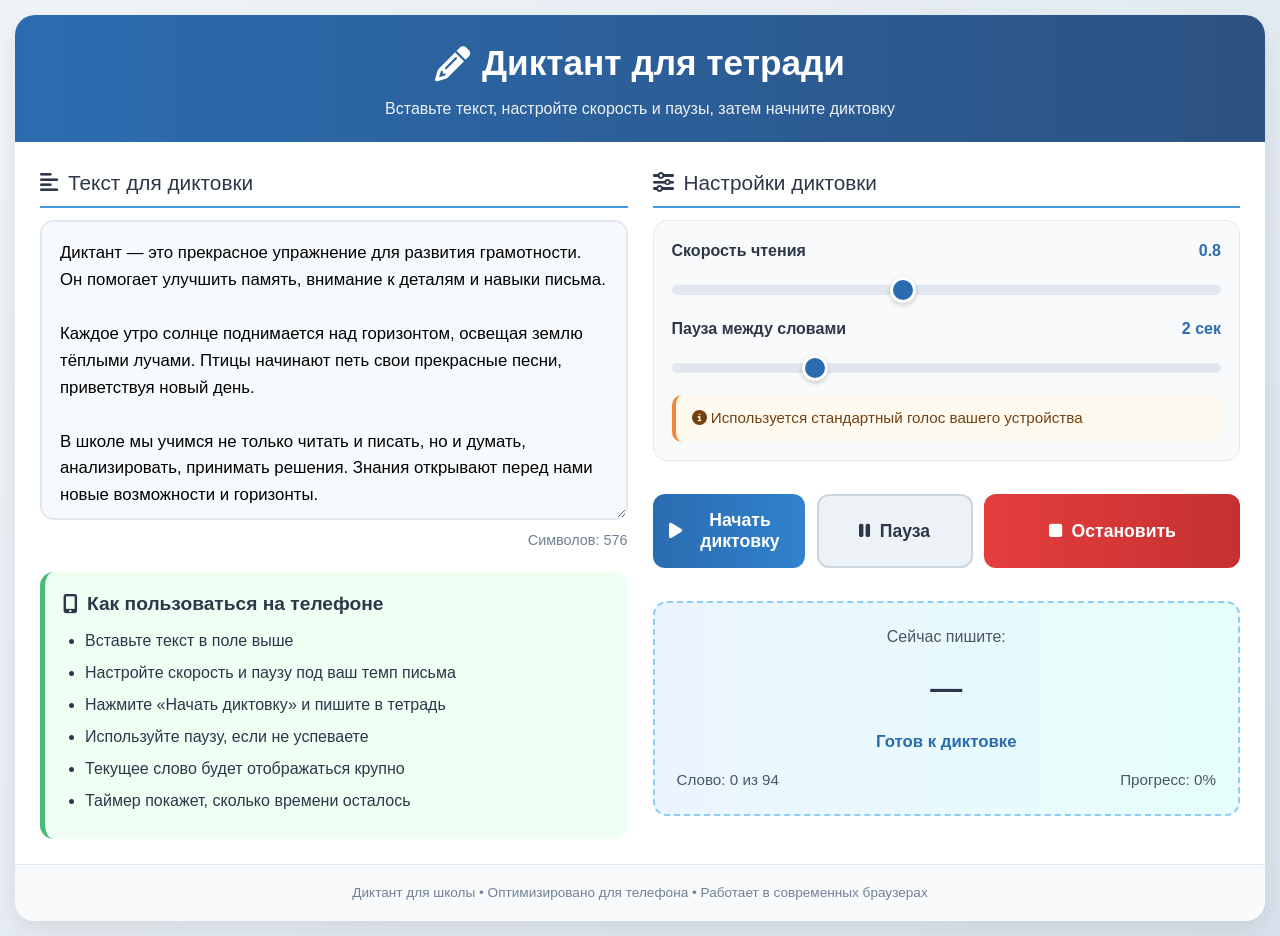
==== commit e552d833: "Update index.html" ====
--- a/index.html
+++ b/index.html
@@ -246,6 +246,41 @@
             font-size: 0.95rem;
         }
         
+        /* СТИЛИ ДЛЯ ТАЙМЕРА */
+        .timer-container {
+            background: linear-gradient(to right, #fef3c7, #fde68a);
+            padding: 16px;
+            border-radius: 12px;
+            margin-top: 10px;
+            text-align: center;
+            border: 2px solid #f59e0b;
+            display: none; /* Скрыт по умолчанию */
+        }
+        
+        .timer-title {
+            font-size: 0.95rem;
+            color: #92400e;
+            margin-bottom: 8px;
+            display: flex;
+            align-items: center;
+            justify-content: center;
+            gap: 8px;
+        }
+        
+        .timer-display {
+            font-size: 2rem;
+            font-weight: 800;
+            color: #92400e;
+            font-family: 'Courier New', monospace;
+        }
+        
+        .timer-subtitle {
+            font-size: 0.85rem;
+            color: #92400e;
+            margin-top: 5px;
+            opacity: 0.8;
+        }
+        
         .instructions {
             background-color: #f0fff4;
             padding: 18px;
@@ -338,6 +373,10 @@
             }
             
             .current-word {
+                font-size: 1.8rem;
+            }
+            
+            .timer-display {
                 font-size: 1.8rem;
             }
         }
@@ -364,6 +403,7 @@
                         <li>Нажмите «Начать диктовку» и пишите в тетрадь</li>
                         <li>Используйте паузу, если не успеваете</li>
                         <li>Текущее слово будет отображаться крупно</li>
+                        <li>Таймер покажет, сколько времени осталось</li>
                     </ul>
                 </div>
             </div>
@@ -408,6 +448,15 @@
                         </button>
                     </div>
                     
+                    <!-- КОНТЕЙНЕР ТАЙМЕРА -->
+                    <div class="timer-container" id="timerContainer">
+                        <div class="timer-title">
+                            <i class="fas fa-clock"></i> Осталось времени
+                        </div>
+                        <div class="timer-display" id="timerDisplay">00:00</div>
+                        <div class="timer-subtitle" id="timerSubtitle">Расчетное время завершения</div>
+                    </div>
+                    
                     <div class="current-word-container">
                         <div class="current-word-label">Сейчас пишите:</div>
                         <div class="current-word" id="currentWord">—</div>
@@ -434,6 +483,9 @@
         let isStopped = false;
         let wordDelay = 2000; // 2 секунды по умолчанию
         let isSpeaking = false;
+        let totalEstimatedTime = 0; // Общее расчетное время в миллисекундах
+        let timeRemaining = 0; // Оставшееся время в миллисекундах
+        let timerInterval = null; // Интервал для обновления таймера
         
         // Элементы DOM
         const rateSlider = document.getElementById('rate');
@@ -450,6 +502,9 @@
         const stopBtn = document.getElementById('stopBtn');
         const textArea = document.getElementById('text');
         const charCountEl = document.getElementById('charCount');
+        const timerContainer = document.getElementById('timerContainer');
+        const timerDisplay = document.getElementById('timerDisplay');
+        const timerSubtitle = document.getElementById('timerSubtitle');
         
         // Счетчик символов
         function updateCharCount() {
@@ -493,16 +548,158 @@
             isStopped = false;
             isSpeaking = true;
             
+            // РАСЧЕТ ВРЕМЕНИ: оцениваем общее время диктовки
+            calculateTotalTime(rate);
+            
             // Обновляем UI
             totalWordsEl.textContent = words.length;
             updateProgress();
             showStatus('Диктовка началась...', 'info');
             
+            // Показываем таймер
+            timerContainer.style.display = 'block';
+            updateTimerDisplay();
+            
             // Обновляем кнопки
             toggleButtons(true);
             
             // Начинаем диктовку с небольшой задержкой
             setTimeout(() => speakNextWord(rate), 300);
+            
+            // Запускаем таймер
+            startTimer();
+        }
+        
+        // Расчет общего времени диктовки
+        function calculateTotalTime(rate) {
+            // Базовое время произношения слова (примерно 0.5 секунды на слог)
+            // Упрощенный расчет: среднее слово в русском языке - 2 слога = 1 секунда
+            const avgWordDuration = 1000 / rate; // миллисекунды
+            
+            // Считаем только слова (не знаки препинания)
+            const wordCount = words.filter(word => !/^[.,!?;:]$/.test(word)).length;
+            const punctuationCount = words.length - wordCount;
+            
+            // Время для слов
+            let totalTime = wordCount * avgWordDuration;
+            
+            // Время для знаков препинания (произносятся быстрее)
+            totalTime += punctuationCount * (avgWordDuration * 0.5);
+            
+            // Добавляем паузы между словами
+            totalTime += (words.length - 1) * wordDelay;
+            
+            // Добавляем буфер для надежности (+15%)
+            totalTime *= 1.15;
+            
+            totalEstimatedTime = Math.round(totalTime);
+            timeRemaining = totalEstimatedTime;
+            
+            // Обновляем подпись таймера с расчетным временем завершения
+            const endTime = new Date(Date.now() + totalEstimatedTime);
+            const endTimeStr = endTime.toLocaleTimeString('ru-RU', { 
+                hour: '2-digit', 
+                minute: '2-digit' 
+            });
+            timerSubtitle.textContent = `Завершится примерно в ${endTimeStr}`;
+        }
+        
+        // Запуск таймера
+        function startTimer() {
+            if (timerInterval) {
+                clearInterval(timerInterval);
+            }
+            
+            timerInterval = setInterval(() => {
+                if (!isPaused && !isStopped && isSpeaking && timeRemaining > 0) {
+                    timeRemaining -= 1000; // Уменьшаем на 1 секунду
+                    updateTimerDisplay();
+                    
+                    // Если время вышло
+                    if (timeRemaining <= 0) {
+                        timeRemaining = 0;
+                        updateTimerDisplay();
+                        clearInterval(timerInterval);
+                    }
+                }
+            }, 1000);
+        }
+        
+        // Обновление отображения таймера
+        function updateTimerDisplay() {
+            const minutes = Math.floor(timeRemaining / 60000);
+            const seconds = Math.floor((timeRemaining % 60000) / 1000);
+            
+            // Форматирование: 05:09
+            timerDisplay.textContent = 
+                `${minutes.toString().padStart(2, '0')}:${seconds.toString().padStart(2, '0')}`;
+            
+            // Меняем цвет, если осталось мало времени
+            if (timeRemaining < 30000) { // Менее 30 секунд
+                timerDisplay.style.color = '#e53e3e';
+                timerContainer.style.background = 'linear-gradient(to right, #fed7d7, #feb2b2)';
+                timerContainer.style.borderColor = '#fc8181';
+            } else if (timeRemaining < 60000) { // Менее 1 минуты
+                timerDisplay.style.color = '#d69e2e';
+                timerContainer.style.background = 'linear-gradient(to right, #feebc8, #fbd38d)';
+                timerContainer.style.borderColor = '#f6ad55';
+            } else {
+                timerDisplay.style.color = '#92400e';
+                timerContainer.style.background = 'linear-gradient(to right, #fef3c7, #fde68a)';
+                timerContainer.style.borderColor = '#f59e0b';
+            }
+        }
+        
+        // Пауза/продолжение таймера
+        function pauseDictation() {
+            if (!isSpeaking) return;
+            
+            if (!isPaused) {
+                speechSynthesis.pause();
+                isPaused = true;
+                pauseBtn.innerHTML = '<i class="fas fa-play"></i> Продолжить';
+                showStatus('Пауза', 'warning');
+                
+                // Останавливаем таймер
+                if (timerInterval) {
+                    clearInterval(timerInterval);
+                }
+            } else {
+                speechSynthesis.resume();
+                isPaused = false;
+                pauseBtn.innerHTML = '<i class="fas fa-pause"></i> Пауза';
+                showStatus('Диктовка продолжается...', 'info');
+                
+                // Пересчитываем время завершения
+                const endTime = new Date(Date.now() + timeRemaining);
+                const endTimeStr = endTime.toLocaleTimeString('ru-RU', { 
+                    hour: '2-digit', 
+                    minute: '2-digit' 
+                });
+                timerSubtitle.textContent = `Завершится примерно в ${endTimeStr}`;
+                
+                // Возобновляем таймер
+                startTimer();
+            }
+        }
+        
+        // Остановка диктовки
+        function stopDictation() {
+            speechSynthesis.cancel();
+            isStopped = true;
+            isPaused = false;
+            isSpeaking = false;
+            
+            currentWordEl.textContent = '—';
+            showStatus('Диктовка остановлена', 'error');
+            toggleButtons(false);
+            
+            // Останавливаем и сбрасываем таймер
+            if (timerInterval) {
+                clearInterval(timerInterval);
+                timerInterval = null;
+            }
+            timerContainer.style.display = 'none';
         }
         
         // Произношение следующего слова
@@ -579,41 +776,23 @@
             }
         }
         
-        // Пауза/продолжение
-        function pauseDictation() {
-            if (!isSpeaking) return;
-            
-            if (!isPaused) {
-                speechSynthesis.pause();
-                isPaused = true;
-                pauseBtn.innerHTML = '<i class="fas fa-play"></i> Продолжить';
-                showStatus('Пауза', 'warning');
-            } else {
-                speechSynthesis.resume();
-                isPaused = false;
-                pauseBtn.innerHTML = '<i class="fas fa-pause"></i> Пауза';
-                showStatus('Диктовка продолжается...', 'info');
-            }
-        }
-        
-        // Остановка
-        function stopDictation() {
-            speechSynthesis.cancel();
-            isStopped = true;
-            isPaused = false;
-            isSpeaking = false;
-            
-            currentWordEl.textContent = '—';
-            showStatus('Диктовка остановлена', 'error');
-            toggleButtons(false);
-        }
-        
         // Завершение диктовки
         function endDictation() {
             isSpeaking = false;
             currentWordEl.textContent = '—';
             showStatus('Диктовка завершена! Проверьте свою работу.', 'success');
             toggleButtons(false);
+            
+            // Останавливаем таймер
+            if (timerInterval) {
+                clearInterval(timerInterval);
+                timerInterval = null;
+            }
+            
+            // Обновляем таймер на 00:00
+            timeRemaining = 0;
+            updateTimerDisplay();
+            timerSubtitle.textContent = 'Диктовка завершена';
             
             // Произносим завершающее сообщение
             const utterance = new SpeechSynthesisUtterance("Диктант завершён. Проверьте свою работу.");
